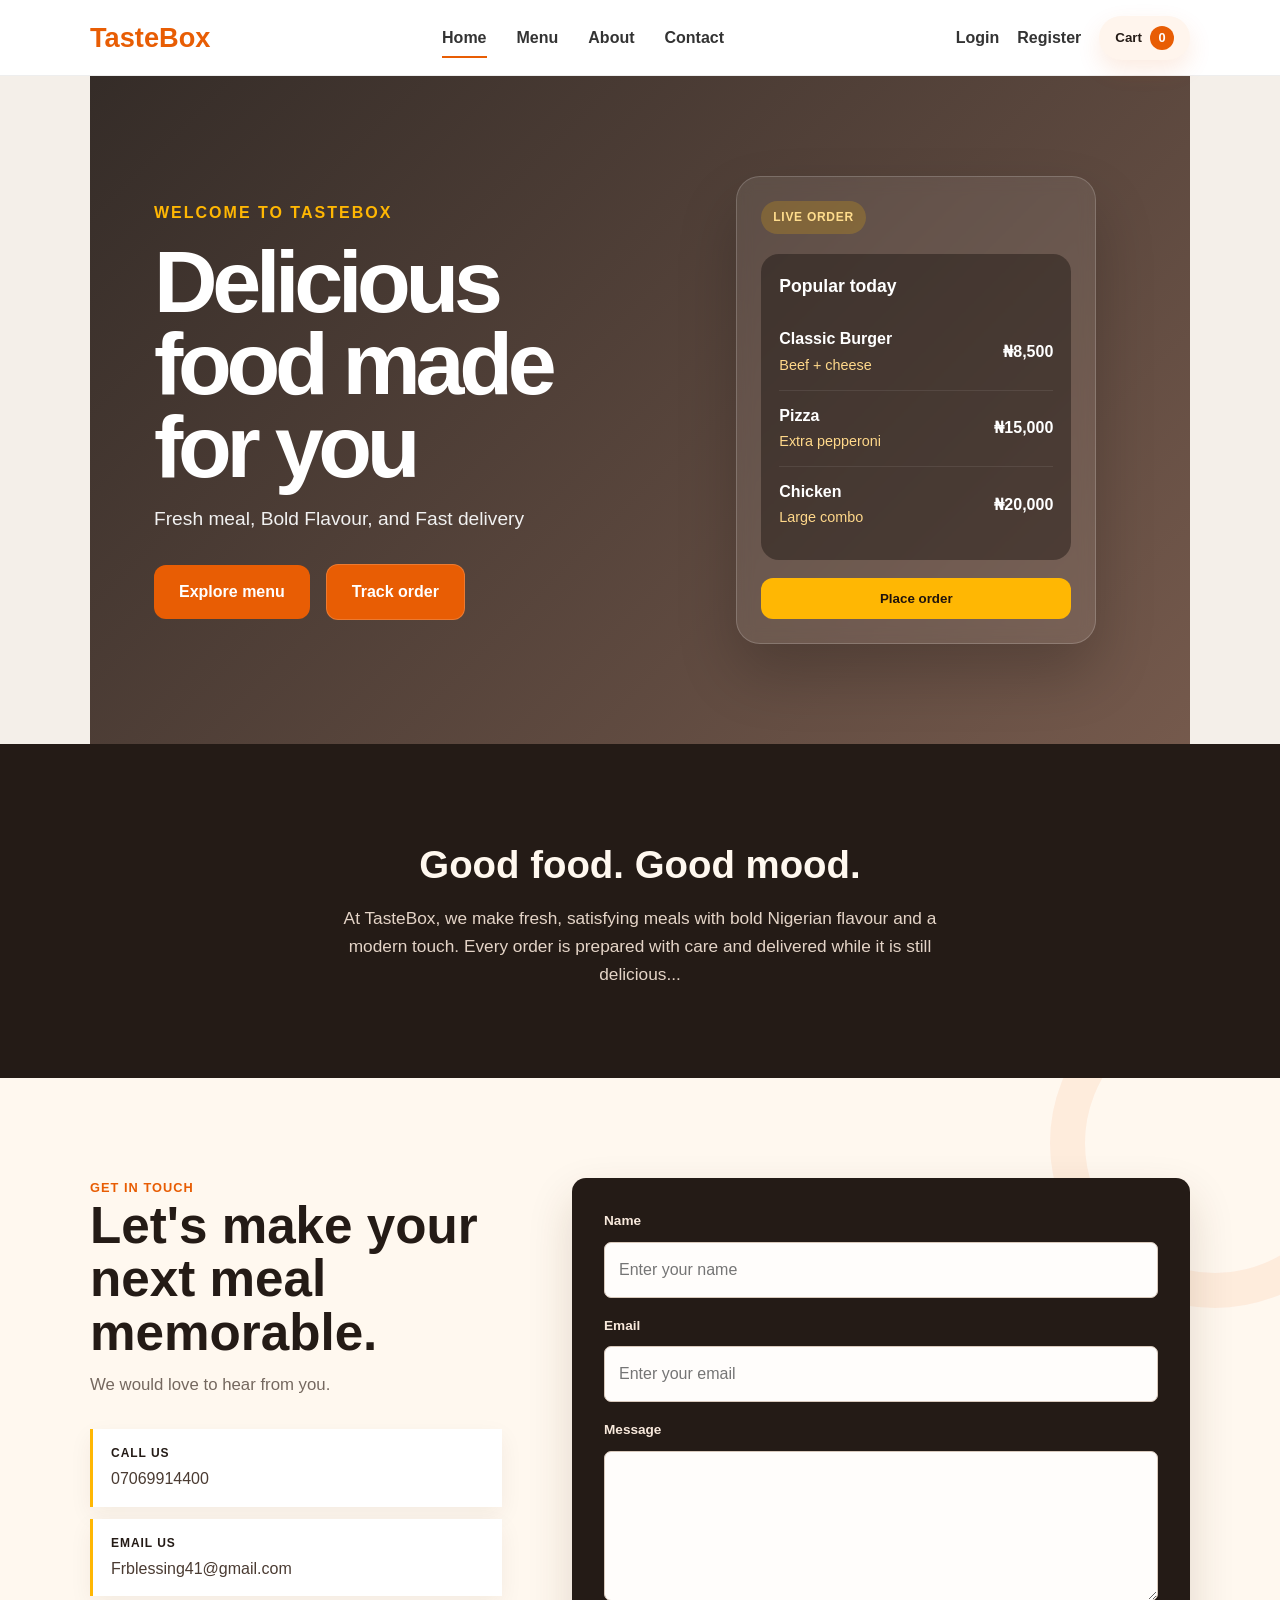
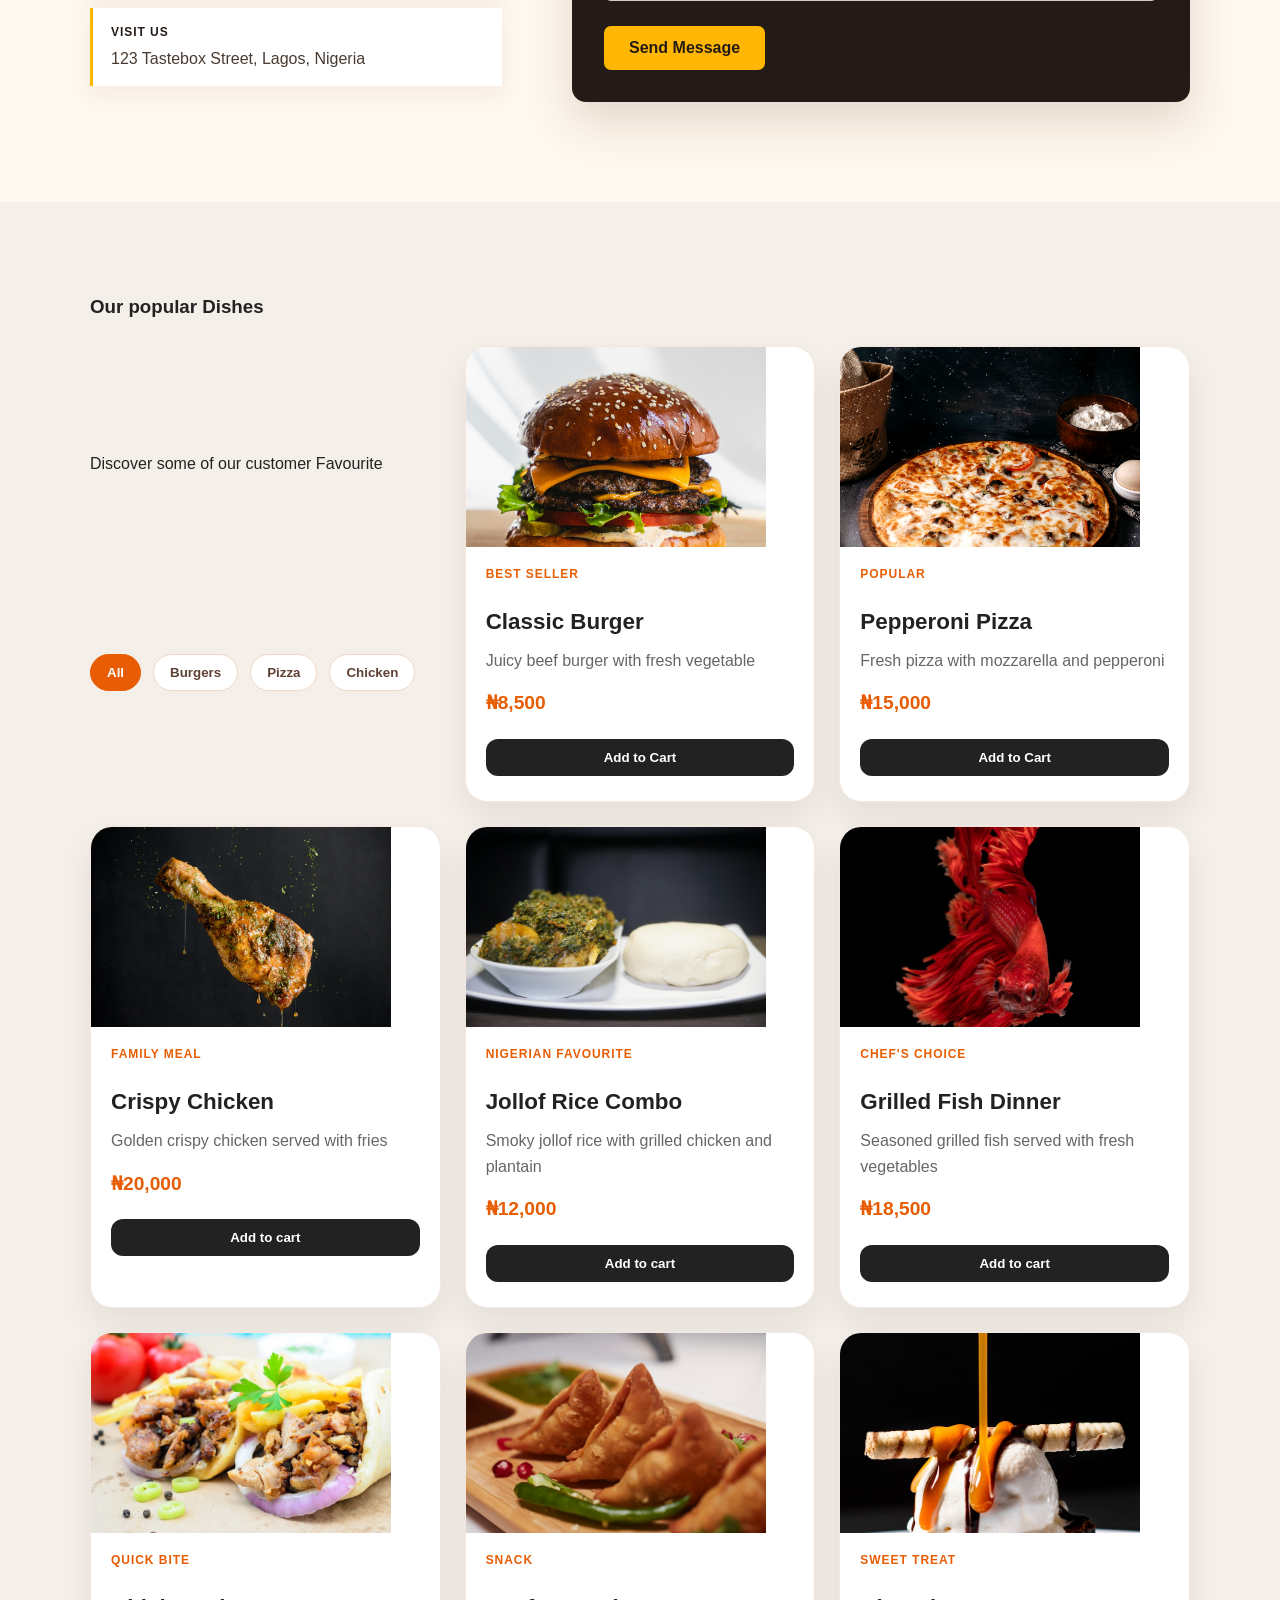
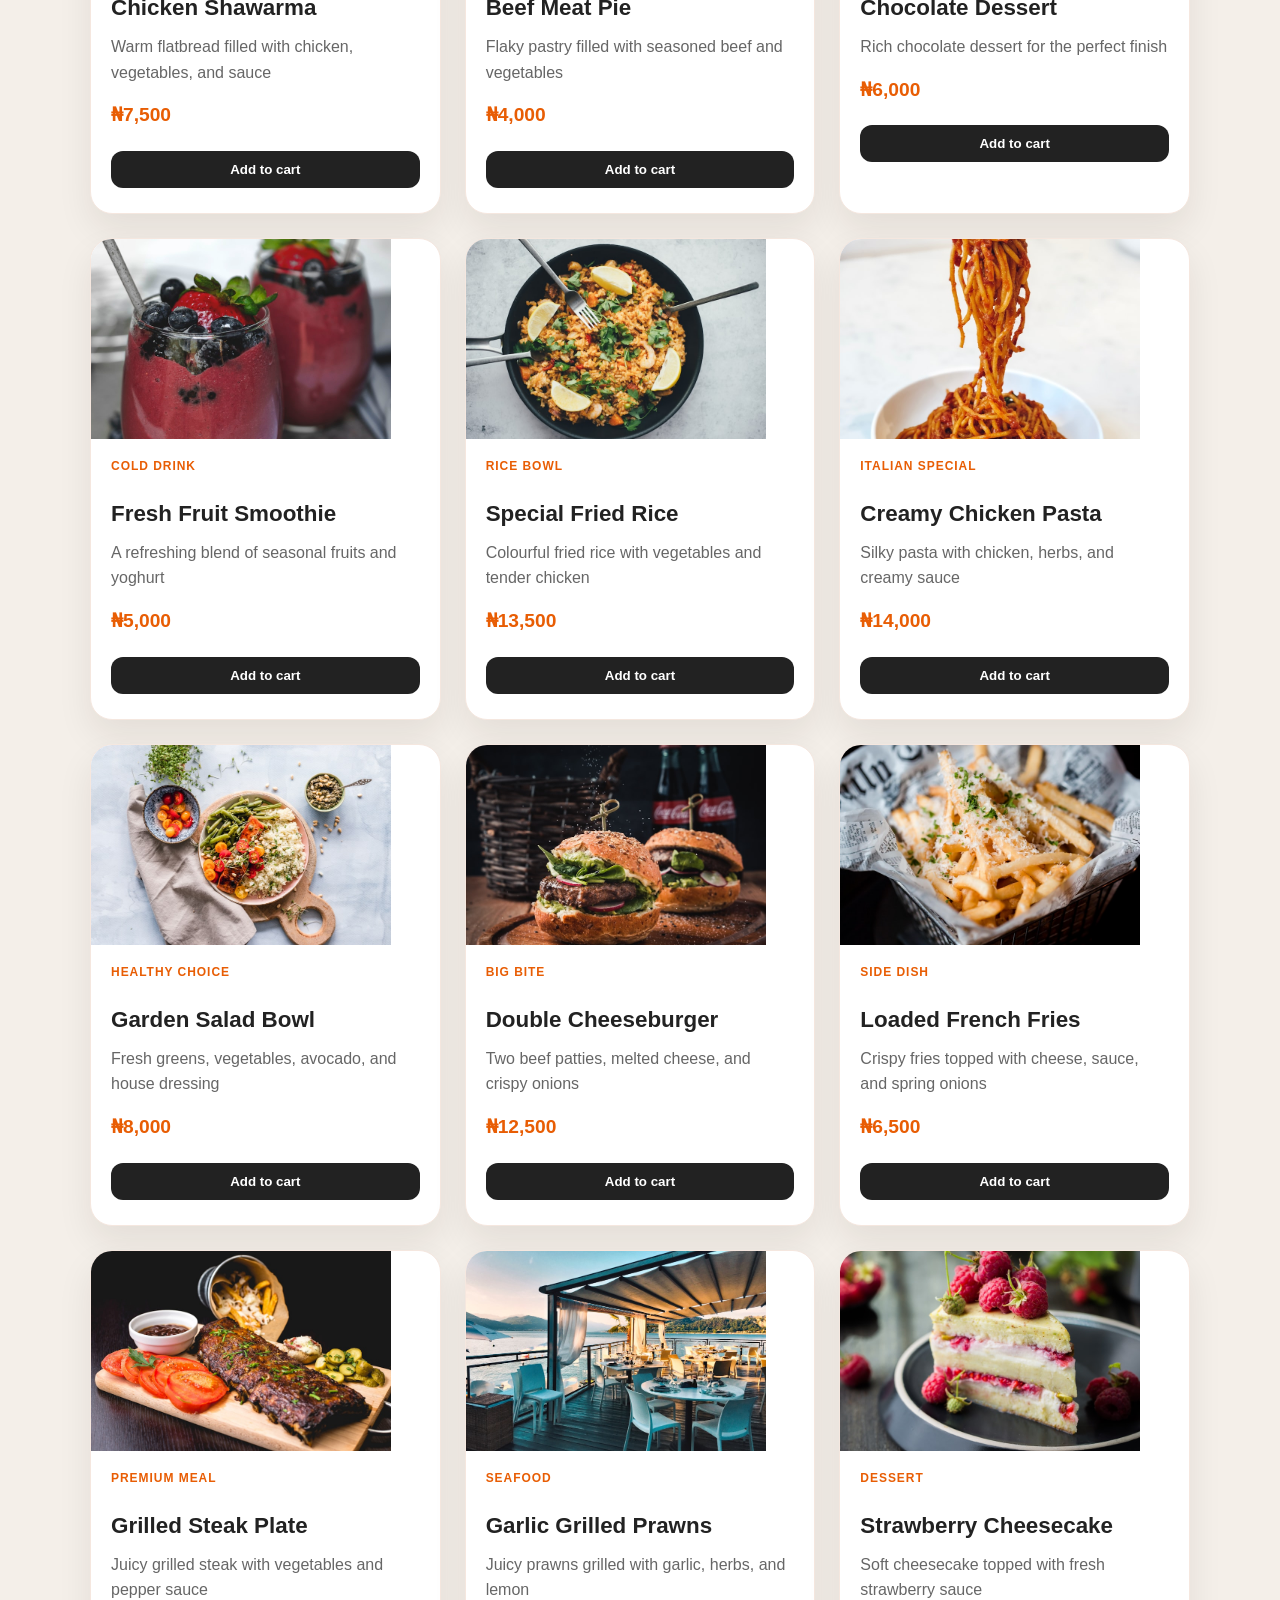
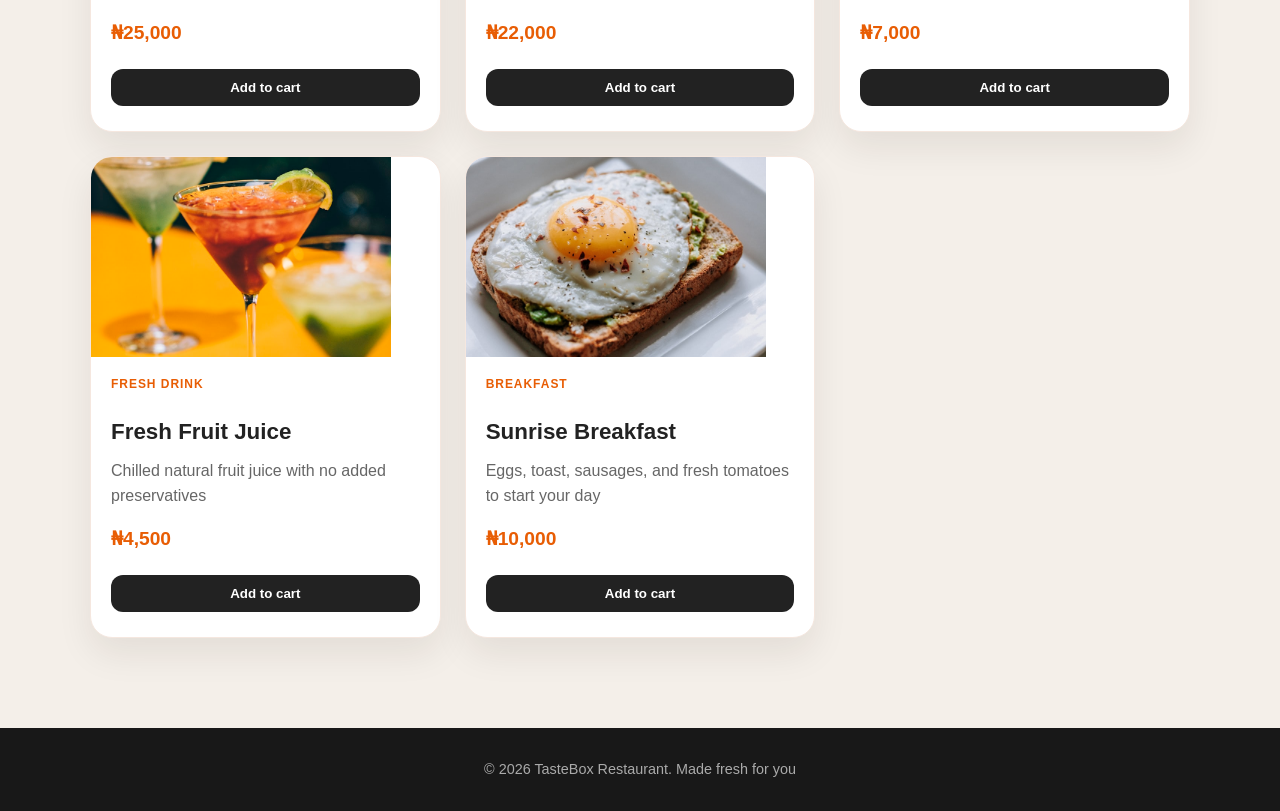
==== index.html @ 80046cb2 "Rename TasteBox.html to index.html" ====
<!doctype html>
<html lang="en">
  <head>
    <meta charset="UTF-8" />
    <meta
      name="viewport"
      content="width=device-width, 
    initial-scale=1.0"
    />
    <title>TasteBox-Restaurant</title>
    <link rel="stylesheet" href="style.css" />
    <style>
      * {
        margin: 0;
        padding: 0;
        box-sizing: border-box;
      }
      html {
        scroll-behavior: smooth;
      }

      body {
        font-family: Arial, Helvetica, sans-serif;
        color: #222;
        background: #f4efe9;
        line-height: 1.6;
        min-height: 100vh;
      }

      header {
        background: #ffffff;
        border-bottom: 1px solid #eeeeee;
        position: sticky;
        top: 0;
        z-index: 100;
      }
      nav {
        width: min(1100px, 90%);
        margin: auto;
        min-height: 75px;
        display: flex;
        align-items: center;
        justify-content: space-between;
        gap: 22px;
        padding: 8px 0;
      }
      nav > a:first-child {
        color: #e85d04;
        font-size: 1.7rem;
        font-weight: 800;
        text-decoration: none;
        display: inline-block;
        animation: tasteBoxFloat 2.8s ease-in-out infinite alternate;
      }

      @keyframes tasteBoxFloat {
        0% {
          transform: translateY(0) scale(1);
          text-shadow: 0 0 0 rgba(232, 93, 4, 0.2);
        }
        50% {
          transform: translateY(-5px) scale(1.04);
          text-shadow: 0 8px 18px rgba(232, 93, 4, 0.35);
        }
        100% {
          transform: translateY(2px) scale(1);
          text-shadow: 0 0 0 rgba(232, 93, 4, 0.2);
        }
      }

      nav div {
        display: flex;
        gap: 30px;
        align-items: center;
      }

      .nav-right {
        gap: 18px;
      }
      nav div a {
        color: #333;
        text-decoration: none;
        font-size: 1rem;
        font-weight: 600;
        transition: 0.3s ease;
      }

      nav div a:hover {
        color: #e85d04;
      }
      nav > a:last-child:hover {
        background: #c94d00;
        color: white;
        padding: 11px 20px;
        border-radius: 8px;
        text-decoration: none;
        font-weight: 700;
        transition: 0.3s;
      }

      nav > a:last-child {
        padding: 11px 20px;
        border-radius: 8px;
        background: #e85d04;
        color: white;
        text-decoration: none;
        font-weight: 700;
      }

      .cart-badge {
        border: none;
        background: #fff5ed;
        color: #241b16;
        padding: 10px 16px;
        border-radius: 999px;
        font-weight: 700;
        display: inline-flex;
        align-items: center;
        gap: 8px;
        cursor: pointer;
        box-shadow: 0 10px 24px rgba(232, 93, 4, 0.12);
        transition: transform 0.2s ease;
      }

      .cart-badge:hover {
        transform: translateY(-2px);
      }

      .cart-badge span {
        display: inline-flex;
        align-items: center;
        justify-content: center;
        width: 24px;
        height: 24px;
        border-radius: 50%;
        background: #e85d04;
        color: white;
        font-size: 0.8rem;
      }

      main > section:first-child {
        min-height: 620px;
        padding: 100px 5%;
        display: grid;
        grid-template-columns: 1.1fr 0.9fr;
        align-items: center;
        gap: 40px;
        background:
          linear-gradient(135deg, rgba(26, 17, 13, 0.88), rgba(85, 52, 37, 0.8)),
          url("https://images.unsplash.com/photo-1504674900247-0877df9cc836?auto=format&fit=crop&w=1400&q=80") center/cover no-repeat;
        color: white;
      }

      .hero-copy {
        display: flex;
        flex-direction: column;
        justify-content: center;
      }

      main > section:first-child p:first-child {
        color: #ffb703;
        font-size: 1rem;
        font-weight: 800;
        text-transform: uppercase;
        letter-spacing: 2px;
      }

      main > section:first-child h1 {
        max-width: 750px;
        margin: 15px 0;
        font-size: clamp(2.8rem, 7vw, 5.5rem);
        line-height: 0.94;
        letter-spacing: -0.06em;
      }

      main > section:first-child p:nth-of-type(2) {
        max-width: 550px;
        margin-bottom: 30px;
        font-size: 1.2rem;
        color: #f1f1f1;
      }

      .hero-actions {
        display: flex;
        gap: 16px;
        flex-wrap: wrap;
        align-items: center;
      }

      main > section:first-child a {
        display: inline-block;
        padding: 14px 25px;
        background: #e85d04;
        color: white;
        border-radius: 12px;
        text-decoration: none;
        font-weight: 700;
        transition: 0.3s;
      }

      .secondary-btn {
        display: inline-block;
        padding: 14px 25px;
        border-radius: 12px;
        background: rgba(255, 255, 255, 0.08);
        border: 1px solid rgba(255, 255, 255, 0.18);
        color: white;
        text-decoration: none;
        font-weight: 700;
      }

      main > section:first-child a:hover {
        background: #ff7b22;
        transform: translateY(-2px);
      }

      .hero-app-card {
        background: rgba(255, 255, 255, 0.08);
        border: 1px solid rgba(255, 255, 255, 0.18);
        backdrop-filter: blur(8px);
        border-radius: 24px;
        padding: 24px;
        box-shadow: 0 30px 60px rgba(0, 0, 0, 0.2);
        width: min(100%, 360px);
        justify-self: center;
      }

      .hero-app-card:hover {
        transform: translateY(-3px);
        transition: transform 0.3s ease;
      }

      .status-pill {
        display: inline-flex;
        background: rgba(255, 183, 3, 0.2);
        color: #ffdd8d;
        padding: 7px 12px;
        border-radius: 999px;
        font-size: 0.75rem;
        font-weight: 800;
        letter-spacing: 0.06em;
        text-transform: uppercase;
      }

      .order-preview {
        margin-top: 20px;
        background: rgba(15, 11, 9, 0.4);
        border-radius: 18px;
        padding: 18px;
      }

      .order-preview h3 {
        font-size: 1.1rem;
        margin-bottom: 14px;
      }

      .mini-order-item {
        display: flex;
        align-items: center;
        justify-content: space-between;
        padding: 12px 0;
        border-bottom: 1px solid rgba(255, 255, 255, 0.08);
      }

      .mini-order-item:last-child {
        border-bottom: none;
      }

      .mini-order-item strong {
        display: block;
      }

      .mini-order-item span {
        color: #ffd88a;
        font-size: 0.9rem;
      }

      .mini-order-price {
        font-size: 1rem;
        font-weight: 800;
      }

      .app-cta {
        margin-top: 18px;
        width: 100%;
        border: none;
        background: #ffb703;
        color: #20140d;
        font-weight: 800;
        padding: 13px 16px;
        border-radius: 12px;
        cursor: pointer;
      }

      main > section {
        width: min(1100px, 90%);
        margin: auto;
        padding: 90px 0;
      }

      main > section h2 {
        margin-bottom: 10px;
        font-size: 2.4rem;
        color: #222;
      }

      #about {
        background: #241b16;
        color: #fff8ef;
        width: 100%;
        max-width: none;
        padding: 90px max(5%, calc((100% - 1100px) / 2));
        text-align: center;
      }

      #about h2 {
        color: #fff8ef;
      }

      #about p {
        max-width: 650px;
        margin: 0 auto;
        color: #e4d4c7;
        font-size: 1.08rem;
      }

      #menu {
        scroll-margin-top: 90px;
      }

      section[id] {
        scroll-margin-top: 90px;
      }

      nav div a {
        position: relative;
      }

      nav div a::after {
        content: "";
        position: absolute;
        left: 0;
        right: 0;
        bottom: -8px;
        height: 2px;
        background: #e85d04;
        transform: scaleX(0);
        transition: transform 0.25s ease;
      }

      nav div a:hover::after,
      nav div a.active::after {
        transform: scaleX(1);
      }

      main > section > p {
        color: #666;
      }

      #contact {
        width: 100%;
        max-width: none;
        padding: 100px max(5%, calc((100% - 1100px) / 2));
        background: #fff8ef;
        display: grid;
        grid-template-columns: minmax(0, 0.8fr) minmax(0, 1.2fr);
        gap: 70px;
        align-items: start;
        position: relative;
        overflow: hidden;
      }
      #contact h2 {
        margin-bottom: 12px;
        color: #241b16;
        font-size: clamp(2.2rem, 4vw, 3.5rem);
        line-height: 1.05;
      }

      #contact > div:first-child {
        position: relative;
        z-index: 1;
      }

      #contact > div:first-child > p:first-of-type {
        color: #e85d04;
        font-weight: 800;
        letter-spacing: 0.08em;
        text-transform: uppercase;
        font-size: 0.8rem;
      }

      #contact > div:first-child > p:nth-of-type(2) {
        color: #75685f;
        font-size: 1.05rem;
        margin-bottom: 30px;
      }

      .contact-details {
        display: grid;
        gap: 12px;
      }

      .contact-details p {
        margin: 0;
        padding: 15px 18px;
        border-left: 3px solid #ffb703;
        background: white;
        color: #4a3b32;
        box-shadow: 0 8px 22px rgba(72, 42, 20, 0.06);
      }

      .contact-details strong {
        display: block;
        color: #241b16;
        font-size: 0.75rem;
        letter-spacing: 0.08em;
        text-transform: uppercase;
        margin-bottom: 3px;
      }

      #contact form {
        width: 100%;
        min-width: 0;
        max-width: 650px;
        margin: 0;
        padding: 32px;
        display: flex;
        flex-direction: column;
        gap: 10px;
        background: #241b16;
        border-radius: 14px;
        box-shadow: 0 20px 45px rgba(72, 42, 20, 0.16);
        position: relative;
        z-index: 1;
      }

      #contact form label {
        color: #f8e9dc;
        font-size: 0.85rem;
        font-weight: 700;
        margin-top: 7px;
      }

      #contact form > label:first-child {
        margin-top: 0;
      }

      #contact input,
      #contact textarea {
        width: 100%;
        padding: 14px;
        border: 1px solid #d8c9bc;
        border-radius: 7px;
        background: #fffdfb;
        color: #241b16;
        font: inherit;
        outline: none;
        transition: 0.3s;
      }

      #contact input:focus,
      #contact textarea:focus {
        border-color: #ffb703;
        box-shadow: 0 0 0 3px rgba(255, 183, 3, 0.18);
      }

      #contact textarea {
        min-height: 150px;
        resize: vertical;
      }

      #contact button {
        width: fit-content;
        margin-top: 15px;
        padding: 13px 25px;
        border: none;
        border-radius: 7px;
        background: #ffb703;
        color: #241b16;
        font-size: 1rem;
        font-weight: 800;
        cursor: pointer;
        transition: 0.3s;
      }

      #contact button:hover {
        background: #ffd166;
        transform: translateY(-2px);
      }

      #contact::after {
        content: "";
        width: 260px;
        height: 260px;
        position: absolute;
        right: -100px;
        top: -100px;
        border: 35px solid rgba(232, 93, 4, 0.08);
        border-radius: 50%;
      }

      main > section:nth-of-type(3) {
        max-width: 1100px;
      }

      .menu-toolbar {
        display: flex;
        justify-content: space-between;
        align-items: center;
        gap: 16px;
        margin: 25px 0 30px;
        flex-wrap: wrap;
      }

      .category-pills {
        display: flex;
        flex-wrap: wrap;
        gap: 12px;
      }

      .category-pills button {
        border: 1px solid #f3d7c3;
        background: white;
        color: #5e4034;
        padding: 10px 16px;
        border-radius: 999px;
        font-weight: 700;
        cursor: pointer;
      }

      .category-pills button.active {
        background: #e85d04;
        border-color: #e85d04;
        color: white;
      }

      #menu {
        display: grid;
        grid-template-columns: repeat(3, minmax(0, 1fr));
        gap: 24px;
      }

      #menu > h3 {
        grid-column: 1 / -1;
        margin-bottom: 0;
      }

      #menu > article {
        width: 100%;
        margin: 0;
        display: flex;
        flex-direction: column;
        background: white;
        border-radius: 22px;
        overflow: hidden;
        box-shadow: 0 16px 35px rgba(44, 27, 19, 0.08);
        transition:
          transform 0.3s ease,
          box-shadow 0.3s ease;
        border: 1px solid #f5e7df;
      }

      #menu > article:hover {
        transform: translateY(-8px);
        box-shadow: 0 20px 40px rgba(44, 27, 19, 0.12);
      }

      article img {
        width: 100%;
        height: 230px;
        display: block;
        object-fit: cover;
      }

      article h3 {
        margin: 20px 20px 8px;
        font-size: 1.4rem;
      }

      article p {
        margin: 0 20px 15px;
        color: #666;
      }

      .food-tag {
        display: inline-block;
        margin: 18px 20px 0;
        color: #e85d04;
        font-size: 0.75rem;
        font-weight: 800;
        letter-spacing: 0.08em;
        text-transform: uppercase;
      }

      article strong {
        display: block;
        margin: 0 20px 20px;
        color: #e85d04;
        font-size: 1.2rem;
      }

      article button {
        margin: 0 20px 25px;
        padding: 11px 18px;
        border: none;
        border-radius: 12px;
        background: #222;
        color: white;
        font-weight: 700;
        cursor: pointer;
      }

      article button:hover {
        background: #e85d04;
      }

      main img {
        width: 300px;
        height: 200px;
        object-fit: cover;
      }

      .cart-panel {
        position: fixed;
        inset: 0;
        background: rgba(19, 14, 12, 0.56);
        display: none;
        align-items: flex-end;
        justify-content: center;
        z-index: 200;
        padding: 20px;
      }

      .cart-panel.show {
        display: flex;
      }

      .cart-sheet {
        width: min(100%, 460px);
        background: #fffaf7;
        border-radius: 24px 24px 0 0;
        padding: 20px 20px 30px;
        box-shadow: 0 -15px 40px rgba(0, 0, 0, 0.18);
      }

      .cart-sheet-header {
        display: flex;
        justify-content: space-between;
        align-items: center;
        margin-bottom: 18px;
      }

      .cart-sheet-header h3 {
        margin: 0;
        font-size: 1.5rem;
      }

      .close-cart {
        border: none;
        background: #f5e7df;
        width: 34px;
        height: 34px;
        border-radius: 50%;
        font-size: 1.2rem;
        cursor: pointer;
      }

      .cart-item-list {
        display: grid;
        gap: 12px;
        margin-bottom: 20px;
      }

      .cart-item {
        display: flex;
        align-items: center;
        justify-content: space-between;
        background: #fff;
        border: 1px solid #f0e2d8;
        border-radius: 12px;
        padding: 12px 14px;
      }

      .cart-item strong {
        display: block;
        margin-bottom: 4px;
      }

      .cart-item span {
        color: #6a5247;
        font-size: 0.86rem;
      }

      .cart-item small {
        font-weight: 800;
        color: #e85d04;
      }

      .cart-item-actions {
        display: flex;
        align-items: center;
        gap: 8px;
      }

      .quantity-button,
      .remove-item {
        border: none;
        cursor: pointer;
        font-weight: 800;
      }

      .quantity-button {
        width: 28px;
        height: 28px;
        border-radius: 50%;
        background: #f5e7df;
        color: #241b16;
      }

      .remove-item {
        background: transparent;
        color: #a43d12;
        font-size: 0.8rem;
      }

      .checkout-btn {
        width: 100%;
        border: none;
        background: #e85d04;
        color: white;
        border-radius: 12px;
        font-size: 1rem;
        font-weight: 800;
        padding: 14px 18px;
        cursor: pointer;
      }

      footer {
        padding: 30px 5%;
        color: #aaa;
        background: #181818;
        text-align: center;
      }

      footer p {
        font-size: 0.9rem;
      }

      @media (max-width: 900px) {
        nav {
          flex-wrap: wrap;
          padding: 18px 0;
          gap: 15px;
        }

        nav div {
          order: 3;
          width: 100%;
          justify-content: center;
          gap: 20px;
        }

        nav > a:last-child {
          padding: 9px 14px;
          font-size: 0.9rem;
        }

        main > section:first-child {
          min-height: 550px;
          padding: 80px 5%;
        }

        main > section:first-child h1 {
          font-size: 3rem;
        }

        main > section:nth-of-type(3) > article {
          width: 100%;
          margin: 35px 0;
        }

        #contact {
          grid-template-columns: 1fr;
          gap: 40px;
        }

        #contact form {
          max-width: none;
        }
      }

      @media (max-width: 500px) {
        nav div {
          gap: 12px;
        }

        nav div a {
          font-size: 0.9rem;
        }

        main > section:first-child h1 {
          font-size: 2.5rem;
        }

        main > section {
          padding: 60px 0;
        }
      }
    </style>
  </head>
  <body>
    <header>
      <nav>
        <a href="#home">TasteBox</a>
        <div>
          <a class="active" href="#home">Home</a>
          <a href="#menu">Menu</a>
          <a href="#about">About</a>
          <a href="#contact">Contact</a>
        </div>

        <div class="nav-right">
          <a href="../Login.Html">Login</a>
          <a href="../register.html">Register</a>
          <button class="cart-badge" type="button" id="open-cart">
            Cart <span id="cart-count">0</span>
          </button>
        </div>
      </nav>
    </header>

    <main>
        <section id="home">
          <div class="hero-copy">
            <p>Welcome to TasteBox</p>
            <h1>Delicious food made for you</h1>
            <p>Fresh meal, Bold Flavour, and Fast delivery</p>
            <div class="hero-actions">
              <a href="#menu">Explore menu</a>
              <a class="secondary-btn" href="#contact">Track order</a>
            </div>
          </div>

          <div class="hero-app-card">
            <span class="status-pill">Live order</span>
            <div class="order-preview">
              <h3>Popular today</h3>
              <div class="mini-order-item">
                <div>
                  <strong>Classic Burger</strong>
                  <span>Beef + cheese</span>
                </div>
                <div class="mini-order-price">₦8,500</div>
              </div>
              <div class="mini-order-item">
                <div>
                  <strong>Pizza</strong>
                  <span>Extra pepperoni</span>
                </div>
                <div class="mini-order-price">₦15,000</div>
              </div>
              <div class="mini-order-item">
                <div>
                  <strong>Chicken</strong>
                  <span>Large combo</span>
                </div>
                <div class="mini-order-price">₦20,000</div>
              </div>
            </div>
            <button class="app-cta" type="button">Place order</button>
          </div>
        </section>

        <section id="about">
          <h2>Good food. Good mood.</h2>
          <p>
            At TasteBox, we make fresh, satisfying meals with bold Nigerian
            flavour and a modern touch. Every order is prepared with care and
            delivered while it is still delicious...
          </p>
        </section>

        <section id="contact">
          <div>
            <p>Get in touch</p>
            <h2>Let's make your next meal memorable.</h2>
            <p>We would love to hear from you.</p>

            <div class="contact-details">
              <p><strong>Call us</strong>07069914400</p>
              <p><strong>Email us</strong>Frblessing41@gmail.com</p>
              <p>
                <strong>Visit us</strong>123 Tastebox Street, Lagos, Nigeria
              </p>
            </div>
          </div>

          <form>
            <label for="name">Name</label>
            <input
              type="text"
              id="name"
              name="name"
              placeholder="Enter your name"
            />

            <label for="email">Email</label>
            <input
              type="email"
              id="email"
              name="email"
              placeholder="Enter your email"
            />

            <label for="message">Message</label>
            <textarea
              id="message"
              name="message"
              placeholder="Enter your message"
            >
            </textarea>

            <button type="submit">Send Message</button>
          </form>
        </section>

        <section id="menu">
          <h3>Our popular Dishes</h3>
          <div class="menu-toolbar">
            <p>Discover some of our customer Favourite</p>
            <div class="category-pills">
              <button class="active" type="button">All</button>
              <button type="button">Burgers</button>
              <button type="button">Pizza</button>
              <button type="button">Chicken</button>
            </div>
          </div>

          <article>
            <img src="Burger.jpg" alt="Classic beef burger" />
            <span class="food-tag">Best seller</span>
            <h3>Classic Burger</h3>
            <p>Juicy beef burger with fresh vegetable</p>
            <strong> ₦8,500 </strong>
            <button class="add-to-cart" type="button">Add to Cart</button>
          </article>

          <article>
            <img src="Pizza.jpg" alt="Pizza" />
            <span class="food-tag">Popular</span>
            <h3>Pepperoni Pizza</h3>
            <p>Fresh pizza with mozzarella and pepperoni</p>
            <strong> ₦15,000 </strong>
            <button class="add-to-cart" type="button">Add to Cart</button>
          </article>

          <article>
            <img src="chicken.jpg" alt="Chicken" />
            <span class="food-tag">Family meal</span>
            <h3>Crispy Chicken</h3>
            <p>Golden crispy chicken served with fries</p>
            <strong> ₦20,000 </strong>
            <button class="add-to-cart" type="button">Add to cart</button>
          </article>

          <article>
            <img
              src="jollof-rice.jpg"
              alt="Jollof rice with chicken"
            />
            <span class="food-tag">Nigerian favourite</span>
            <h3>Jollof Rice Combo</h3>
            <p>Smoky jollof rice with grilled chicken and plantain</p>
            <strong> ₦12,000 </strong>
            <button class="add-to-cart" type="button">Add to cart</button>
          </article>

          <article>
            <img
              src="grilled-fish.jpg"
              alt="Grilled fish with vegetables"
            />
            <span class="food-tag">Chef's choice</span>
            <h3>Grilled Fish Dinner</h3>
            <p>Seasoned grilled fish served with fresh vegetables</p>
            <strong> ₦18,500 </strong>
            <button class="add-to-cart" type="button">Add to cart</button>
          </article>

          <article>
            <img
              src="chicken-shawarma.jpg"
              alt="Chicken shawarma wrap"
            />
            <span class="food-tag">Quick bite</span>
            <h3>Chicken Shawarma</h3>
            <p>Warm flatbread filled with chicken, vegetables, and sauce</p>
            <strong> ₦7,500 </strong>
            <button class="add-to-cart" type="button">Add to cart</button>
          </article>

          <article>
            <img
              src="beef-meat-pie.jpg"
              alt="Golden meat pies"
            />
            <span class="food-tag">Snack</span>
            <h3>Beef Meat Pie</h3>
            <p>Flaky pastry filled with seasoned beef and vegetables</p>
            <strong> ₦4,000 </strong>
            <button class="add-to-cart" type="button">Add to cart</button>
          </article>

          <article>
            <img
              src="chocolate-dessert.jpg"
              alt="Chocolate dessert"
            />
            <span class="food-tag">Sweet treat</span>
            <h3>Chocolate Dessert</h3>
            <p>Rich chocolate dessert for the perfect finish</p>
            <strong> ₦6,000 </strong>
            <button class="add-to-cart" type="button">Add to cart</button>
          </article>

          <article>
            <img
              src="fruit-smoothie.jpg"
              alt="Fresh fruit smoothie"
            />
            <span class="food-tag">Cold drink</span>
            <h3>Fresh Fruit Smoothie</h3>
            <p>A refreshing blend of seasonal fruits and yoghurt</p>
            <strong> ₦5,000 </strong>
            <button class="add-to-cart" type="button">Add to cart</button>
          </article>

          <article>
            <img src="fried-rice.jpg" alt="Fried rice with vegetables" />
            <span class="food-tag">Rice bowl</span>
            <h3>Special Fried Rice</h3>
            <p>Colourful fried rice with vegetables and tender chicken</p>
            <strong> ₦13,500 </strong>
            <button class="add-to-cart" type="button">Add to cart</button>
          </article>

          <article>
            <img src="chicken-pasta.jpg" alt="Creamy pasta dish" />
            <span class="food-tag">Italian special</span>
            <h3>Creamy Chicken Pasta</h3>
            <p>Silky pasta with chicken, herbs, and creamy sauce</p>
            <strong> ₦14,000 </strong>
            <button class="add-to-cart" type="button">Add to cart</button>
          </article>

          <article>
            <img src="garden-salad.jpg" alt="Vegetable salad bowl" />
            <span class="food-tag">Healthy choice</span>
            <h3>Garden Salad Bowl</h3>
            <p>Fresh greens, vegetables, avocado, and house dressing</p>
            <strong> ₦8,000 </strong>
            <button class="add-to-cart" type="button">Add to cart</button>
          </article>

          <article>
            <img src="double-cheeseburger.jpg" alt="Double cheeseburger" />
            <span class="food-tag">Big bite</span>
            <h3>Double Cheeseburger</h3>
            <p>Two beef patties, melted cheese, and crispy onions</p>
            <strong> ₦12,500 </strong>
            <button class="add-to-cart" type="button">Add to cart</button>
          </article>

          <article>
            <img src="loaded-fries.jpg" alt="French fries with sauce" />
            <span class="food-tag">Side dish</span>
            <h3>Loaded French Fries</h3>
            <p>Crispy fries topped with cheese, sauce, and spring onions</p>
            <strong> ₦6,500 </strong>
            <button class="add-to-cart" type="button">Add to cart</button>
          </article>

          <article>
            <img src="grilled-steak.jpg" alt="Grilled steak with vegetables" />
            <span class="food-tag">Premium meal</span>
            <h3>Grilled Steak Plate</h3>
            <p>Juicy grilled steak with vegetables and pepper sauce</p>
            <strong> ₦25,000 </strong>
            <button class="add-to-cart" type="button">Add to cart</button>
          </article>

          <article>
            <img src="garlic-prawns.jpg" alt="Grilled prawns" />
            <span class="food-tag">Seafood</span>
            <h3>Garlic Grilled Prawns</h3>
            <p>Juicy prawns grilled with garlic, herbs, and lemon</p>
            <strong> ₦22,000 </strong>
            <button class="add-to-cart" type="button">Add to cart</button>
          </article>

          <article>
            <img src="strawberry-cheesecake.jpg" alt="Strawberry cheesecake" />
            <span class="food-tag">Dessert</span>
            <h3>Strawberry Cheesecake</h3>
            <p>Soft cheesecake topped with fresh strawberry sauce</p>
            <strong> ₦7,000 </strong>
            <button class="add-to-cart" type="button">Add to cart</button>
          </article>

          <article>
            <img src="fruit-juice.jpg" alt="Cold fruit juice" />
            <span class="food-tag">Fresh drink</span>
            <h3>Fresh Fruit Juice</h3>
            <p>Chilled natural fruit juice with no added preservatives</p>
            <strong> ₦4,500 </strong>
            <button class="add-to-cart" type="button">Add to cart</button>
          </article>

          <article>
            <img src="sunrise-breakfast.jpg" alt="Egg breakfast with toast" />
            <span class="food-tag">Breakfast</span>
            <h3>Sunrise Breakfast</h3>
            <p>Eggs, toast, sausages, and fresh tomatoes to start your day</p>
            <strong> ₦10,000 </strong>
            <button class="add-to-cart" type="button">Add to cart</button>
          </article>
        </section>
      </main>

      <footer>
        <p>&copy; 2026 TasteBox Restaurant. Made fresh for you</p>
      </footer>

      <div class="cart-panel" id="cart-panel" aria-hidden="true">
        <div class="cart-sheet">
          <div class="cart-sheet-header">
            <h3>Your Order</h3>
            <button class="close-cart" id="close-cart" type="button">×</button>
          </div>
          <div class="cart-item-list" id="cart-item-list"></div>
          <strong id="cart-total">Total: ₦0</strong>
          <button class="checkout-btn" id="checkout-button" type="button">Checkout</button>
        </div>
      </div>

      <script>
        const navigationLinks = document.querySelectorAll("nav div a");
        const pageSections = document.querySelectorAll("main section[id]");
        const cartCount = document.getElementById("cart-count");
        const addToCartButtons = document.querySelectorAll(".add-to-cart");
        const cartPanel = document.getElementById("cart-panel");
        const closeCart = document.getElementById("close-cart");
        const openCart = document.getElementById("open-cart");
        const cartItemList = document.getElementById("cart-item-list");
        const appCta = document.querySelector(".app-cta");
        const checkoutButton = document.getElementById("checkout-button");

        const cart = [];
        const menuItems = {
          "Classic Burger": 8500,
          "Pepperoni Pizza": 15000,
          "Crispy Chicken": 20000,
          "Jollof Rice Combo": 12000,
          "Grilled Fish Dinner": 18500,
          "Chicken Shawarma": 7500,
          "Beef Meat Pie": 4000,
          "Chocolate Dessert": 6000,
          "Fresh Fruit Smoothie": 5000,
          "Special Fried Rice": 13500,
          "Creamy Chicken Pasta": 14000,
          "Garden Salad Bowl": 8000,
          "Double Cheeseburger": 12500,
          "Loaded French Fries": 6500,
          "Grilled Steak Plate": 25000,
          "Garlic Grilled Prawns": 22000,
          "Strawberry Cheesecake": 7000,
          "Fresh Fruit Juice": 4500,
          "Sunrise Breakfast": 10000,
        };

        const updateCartPanel = () => {
          cartItemList.innerHTML = "";

          if (cart.length === 0) {
            cartItemList.innerHTML =
              '<div class="cart-item"><div><strong>Your cart is empty</strong><span>Add a meal to continue</span></div><small>₦0</small></div>';
            document.getElementById("cart-total").textContent = "Total: ₦0";
            return;
          }

          let total = 0;
          cart.forEach((item) => {
            total += item.price * item.quantity;
            cartItemList.innerHTML += `
            <div class="cart-item">
              <div>
                <strong>${item.name}</strong>
                <span>${item.quantity} item${item.quantity === 1 ? "" : "s"}</span>
              </div>
              <div class="cart-item-actions">
                <button class="quantity-button" type="button" data-action="decrease" data-name="${item.name}" aria-label="Decrease ${item.name} quantity">−</button>
                <small>₦${(item.price * item.quantity).toLocaleString()}</small>
                <button class="quantity-button" type="button" data-action="increase" data-name="${item.name}" aria-label="Increase ${item.name} quantity">+</button>
                <button class="remove-item" type="button" data-action="remove" data-name="${item.name}">Remove</button>
              </div>
            </div>
          `;
          });
          document.getElementById("cart-total").textContent = `Total: ₦${total.toLocaleString()}`;
        };

        const updateActiveLink = (sectionId) => {
          navigationLinks.forEach((link) => {
            link.classList.toggle(
              "active",
              link.getAttribute("href") === `#${sectionId}`,
            );
          });
        };

        const sectionObserver = new IntersectionObserver(
          (entries) => {
            entries.forEach((entry) => {
              if (entry.isIntersecting) {
                updateActiveLink(entry.target.id);
              }
            });
          },
          { rootMargin: "-35% 0px -55% 0px" },
        );

        pageSections.forEach((section) => sectionObserver.observe(section));

        addToCartButtons.forEach((button) => {
          button.addEventListener("click", () => {
            const name = button.closest("article").querySelector("h3").textContent;
            const item = cart.find((product) => product.name === name);
            if (item) {
              item.quantity += 1;
            } else {
              cart.push({ name, price: menuItems[name], quantity: 1 });
            }
            cartCount.textContent = cart.reduce((sum, product) => sum + product.quantity, 0);
            localStorage.setItem("tastebox-cart", JSON.stringify(cart));
            button.textContent = "Added";
            updateCartPanel();
          });
        });

          cartItemList.addEventListener("click", (event) => {
            const button = event.target.closest("button[data-action]");

            if (!button) {
              return;
            }

            const itemIndex = cart.findIndex(
              (item) => item.name === button.dataset.name,
            );

            if (itemIndex === -1) {
              return;
            }

            const item = cart[itemIndex];

            if (button.dataset.action === "increase") {
              item.quantity += 1;
            } else if (button.dataset.action === "decrease") {
              item.quantity -= 1;
            } else if (button.dataset.action === "remove" || item.quantity <= 0) {
              cart.splice(itemIndex, 1);
            }

            cartCount.textContent = cart.reduce(
              (sum, product) => sum + product.quantity,
              0,
            );
            localStorage.setItem("tastebox-cart", JSON.stringify(cart));
            updateCartPanel();
          });

        checkoutButton.addEventListener("click", () => {
          if (cart.length === 0) {
            alert("Please add a meal to your cart before checking out.");
            return;
          }

          localStorage.setItem("tastebox-cart", JSON.stringify(cart));
          window.location.href = "checkout.html";
        });

        appCta.addEventListener("click", () => {
          if (cart.length === 0) {
            alert("Please add a meal to your cart before placing an order.");
            return;
          }
          cartPanel.classList.add("show");
          cartPanel.setAttribute("aria-hidden", "false");
        });

        openCart.addEventListener("click", () => {
          cartPanel.classList.add("show");
          cartPanel.setAttribute("aria-hidden", "false");
        });

        closeCart.addEventListener("click", () => {
          cartPanel.classList.remove("show");
          cartPanel.setAttribute("aria-hidden", "true");
        });

        cartPanel.addEventListener("click", (event) => {
          if (event.target === cartPanel) {
            cartPanel.classList.remove("show");
            cartPanel.setAttribute("aria-hidden", "true");
          }
        });
      </script>
    </div>
  </body>
</html>
---- style.css ----
* {
  margin: 0;
  padding: 0;
  box-sizing: border-box;
}
html {
  scroll-behavior: smooth;
}

body {
  font-family: Arial, Helvetica, sans-serif;
  color: #222;
  background: #fffaf5;
  line-height: 1.6;
}

header {
  background: #ffffff;
  border-bottom: 1px solid #eeeeee;
  position: sticky;
  top: 0;
  z-index: 100%;
}
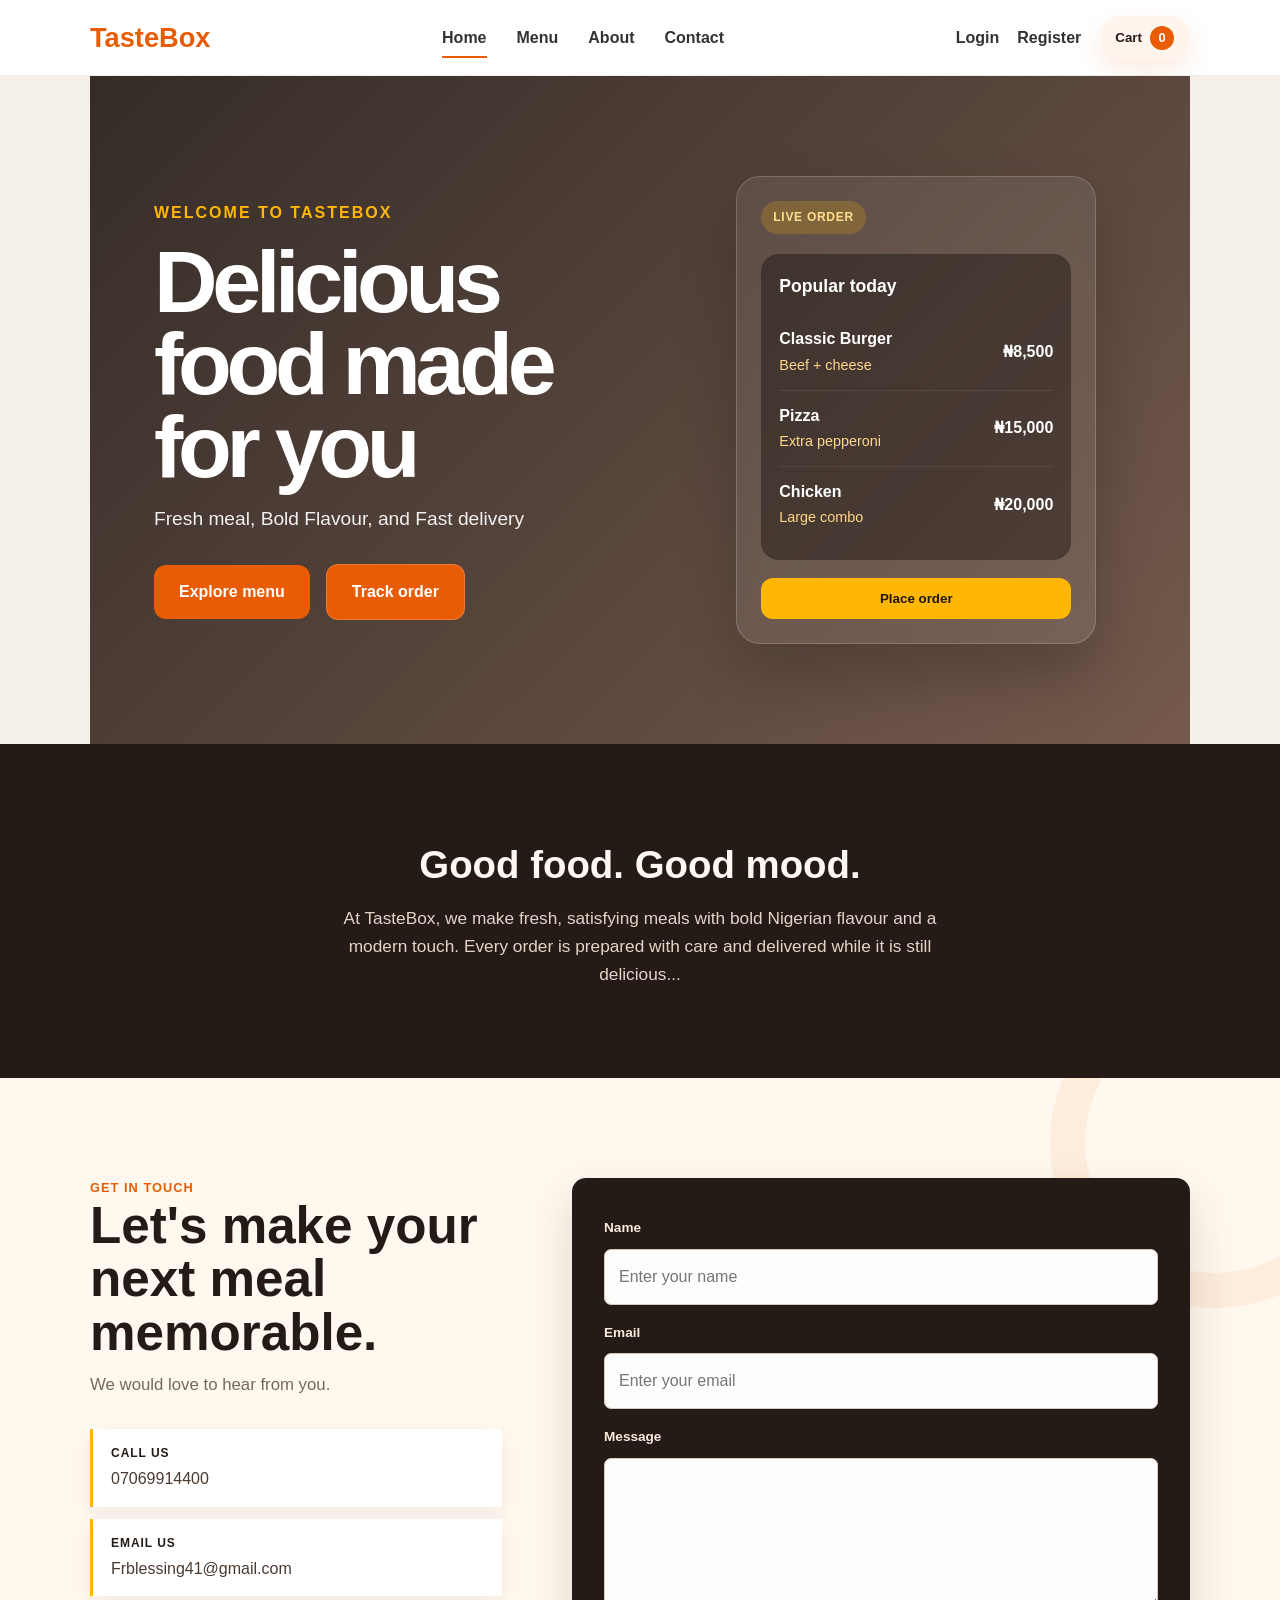
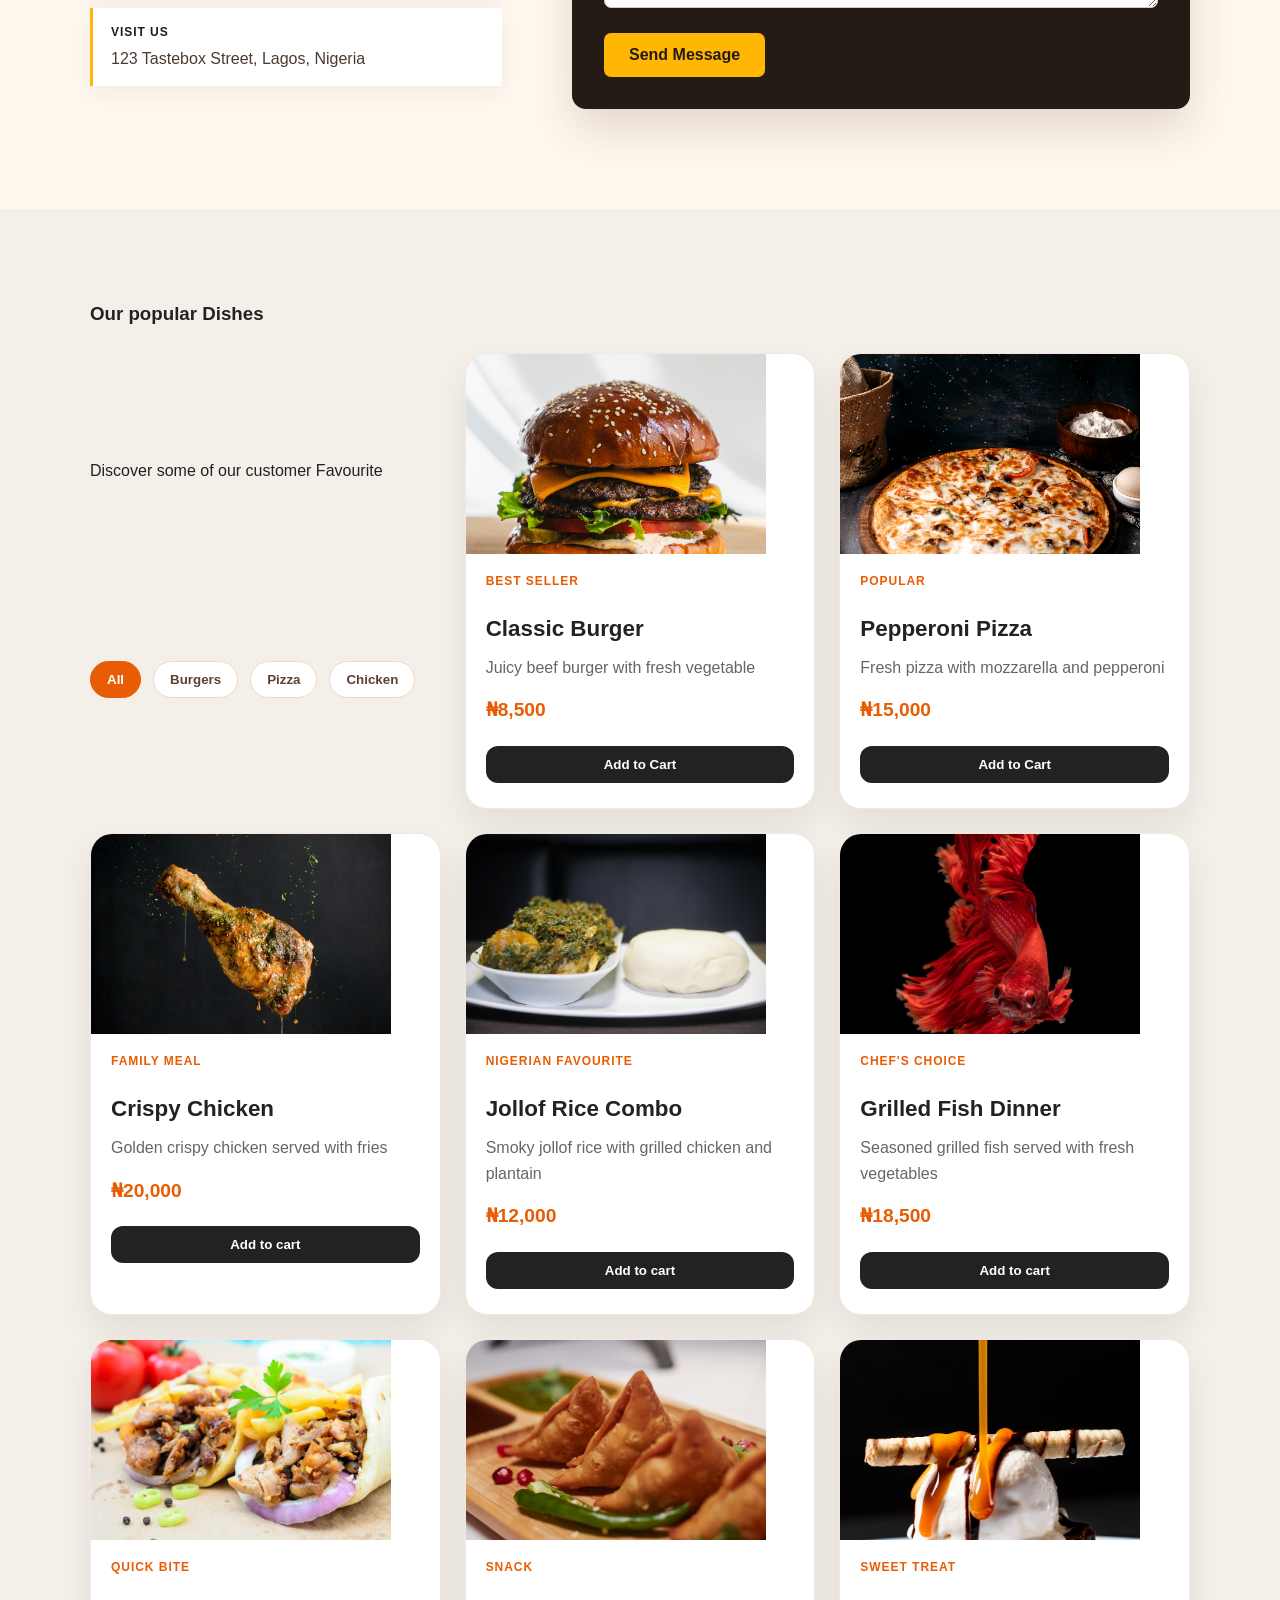
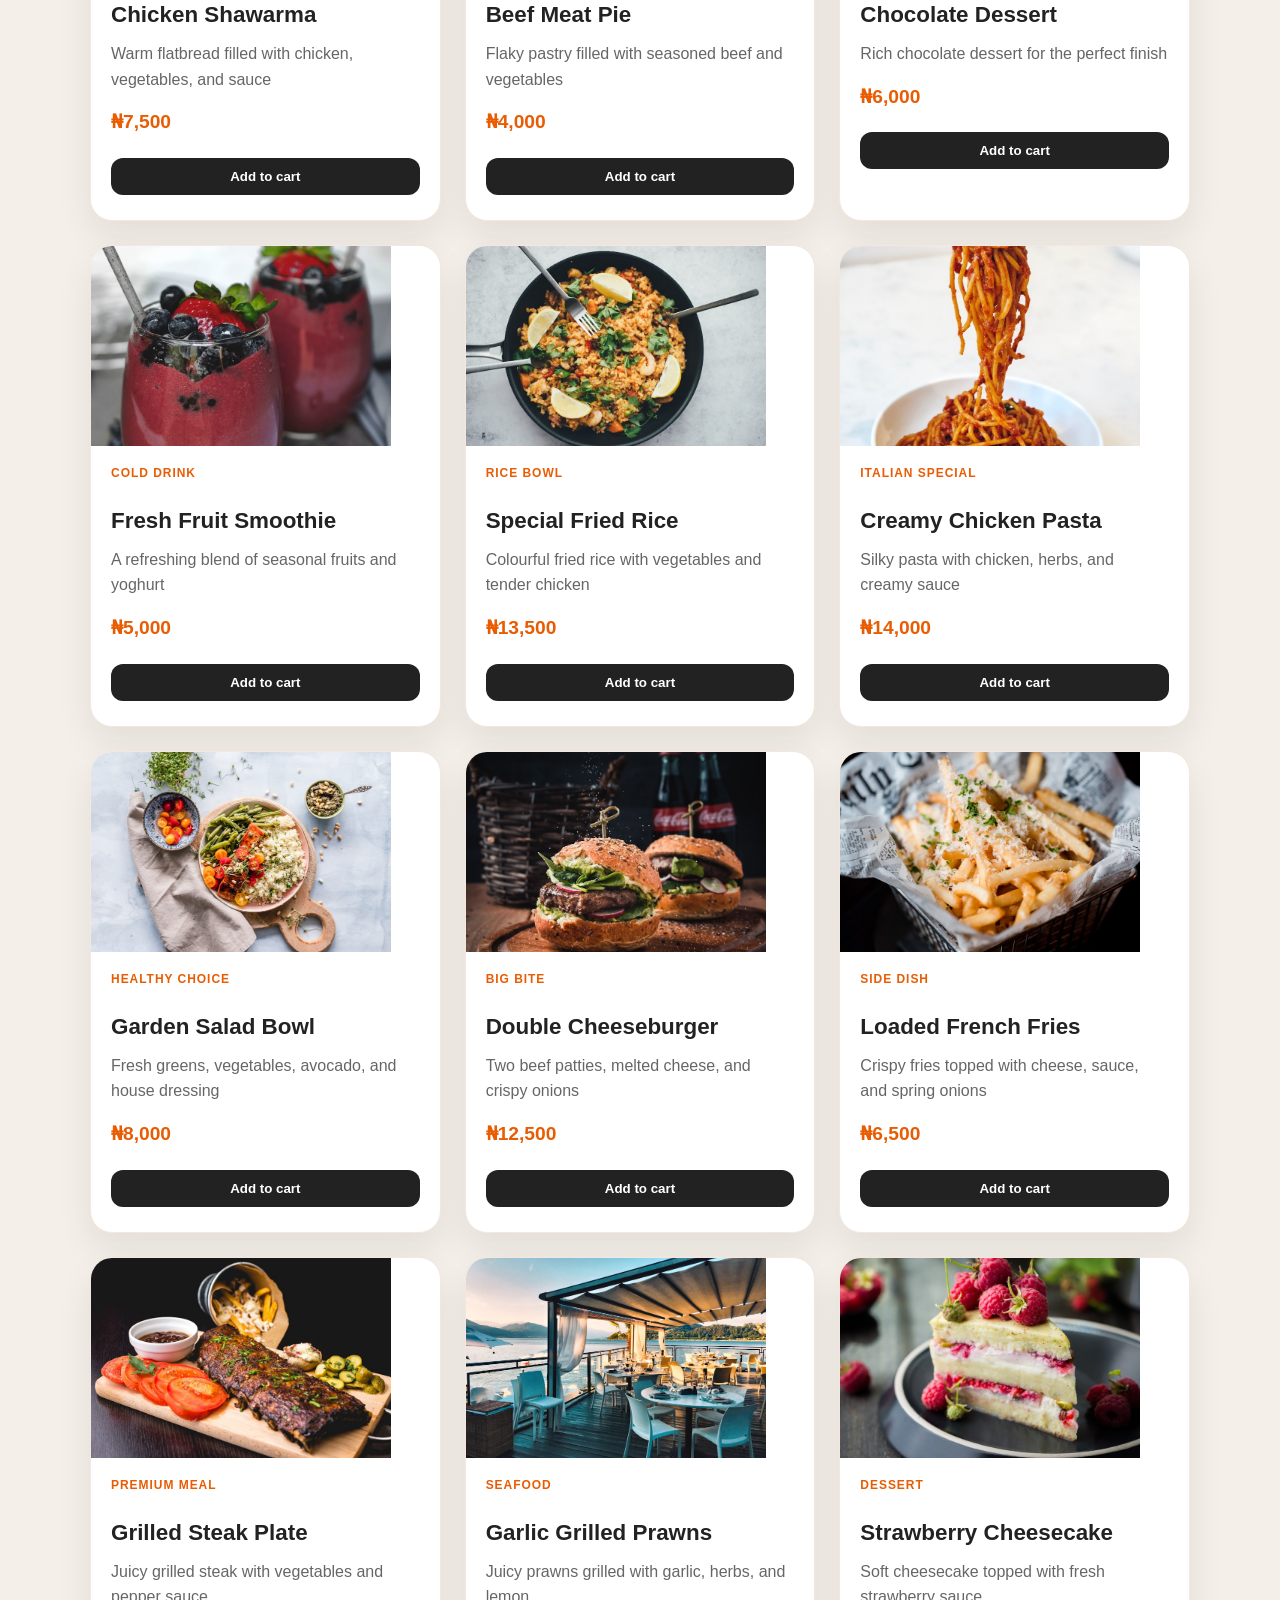
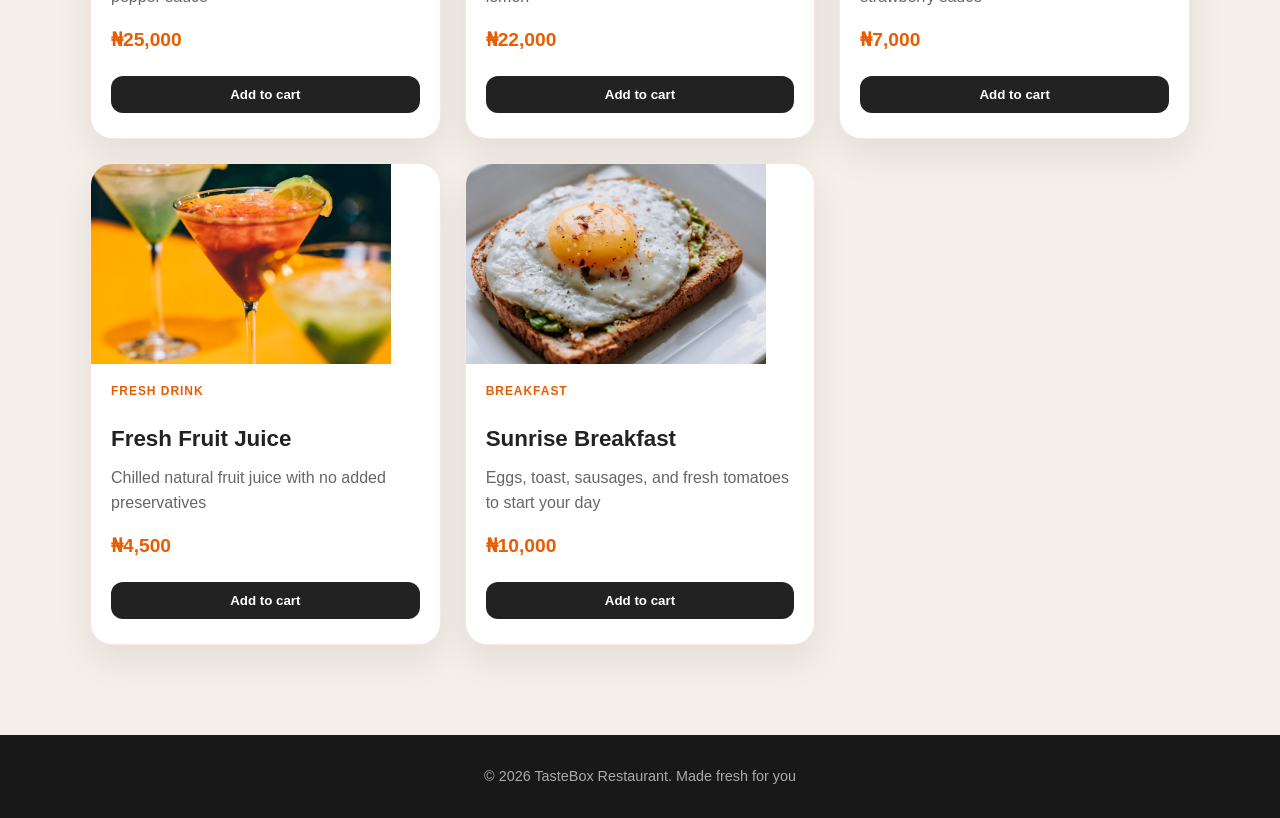
==== commit 1d7f4351: "Add files via upload" ====
--- a/index.html
+++ b/index.html
@@ -820,8 +820,8 @@
         </div>
 
         <div class="nav-right">
-          <a href="../Login.Html">Login</a>
-          <a href="../register.html">Register</a>
+          <a href="Login.Html">Login</a>
+          <a href="register.html">Register</a>
           <button class="cart-badge" type="button" id="open-cart">
             Cart <span id="cart-count">0</span>
           </button>
@@ -895,7 +895,10 @@
             </div>
           </div>
 
-          <form>
+          <form action="https://formsubmit.co/blchigozie24@gmail.com" method="POST">
+            <input type="hidden" name="_subject" value="New TasteBox contact message" />
+            <input type="hidden" name="_next" value="https://bless247.github.io/Tastebox-Restaurant/" />
+            <input type="hidden" name="_captcha" value="false" />
             <label for="name">Name</label>
             <input
               type="text"
@@ -1178,6 +1181,13 @@
           "Sunrise Breakfast": 10000,
         };
 
+        const savedCart = JSON.parse(localStorage.getItem("tastebox-cart") || "[]");
+        savedCart.forEach((item) => {
+          if (item && item.name && typeof item.quantity === "number") {
+            cart.push(item);
+          }
+        });
+
         const updateCartPanel = () => {
           cartItemList.innerHTML = "";
 
@@ -1185,6 +1195,7 @@
             cartItemList.innerHTML =
               '<div class="cart-item"><div><strong>Your cart is empty</strong><span>Add a meal to continue</span></div><small>₦0</small></div>';
             document.getElementById("cart-total").textContent = "Total: ₦0";
+            cartCount.textContent = "0";
             return;
           }
 
@@ -1192,22 +1203,27 @@
           cart.forEach((item) => {
             total += item.price * item.quantity;
             cartItemList.innerHTML += `
-            <div class="cart-item">
-              <div>
-                <strong>${item.name}</strong>
-                <span>${item.quantity} item${item.quantity === 1 ? "" : "s"}</span>
+              <div class="cart-item">
+                <div>
+                  <strong>${item.name}</strong>
+                  <span>${item.quantity} item${item.quantity === 1 ? "" : "s"}</span>
+                </div>
+                <div class="cart-item-actions">
+                  <button class="quantity-button" type="button" data-action="decrease" data-name="${item.name}" aria-label="Decrease ${item.name} quantity">−</button>
+                  <small>₦${(item.price * item.quantity).toLocaleString()}</small>
+                  <button class="quantity-button" type="button" data-action="increase" data-name="${item.name}" aria-label="Increase ${item.name} quantity">+</button>
+                  <button class="remove-item" type="button" data-action="remove" data-name="${item.name}">Remove</button>
+                </div>
               </div>
-              <div class="cart-item-actions">
-                <button class="quantity-button" type="button" data-action="decrease" data-name="${item.name}" aria-label="Decrease ${item.name} quantity">−</button>
-                <small>₦${(item.price * item.quantity).toLocaleString()}</small>
-                <button class="quantity-button" type="button" data-action="increase" data-name="${item.name}" aria-label="Increase ${item.name} quantity">+</button>
-                <button class="remove-item" type="button" data-action="remove" data-name="${item.name}">Remove</button>
-              </div>
-            </div>
-          `;
+            `;
           });
+
           document.getElementById("cart-total").textContent = `Total: ₦${total.toLocaleString()}`;
+          cartCount.textContent = cart.reduce((sum, product) => sum + product.quantity, 0);
         };
+
+        cartCount.textContent = cart.reduce((sum, product) => sum + product.quantity, 0);
+        updateCartPanel();
 
         const updateActiveLink = (sectionId) => {
           navigationLinks.forEach((link) => {
